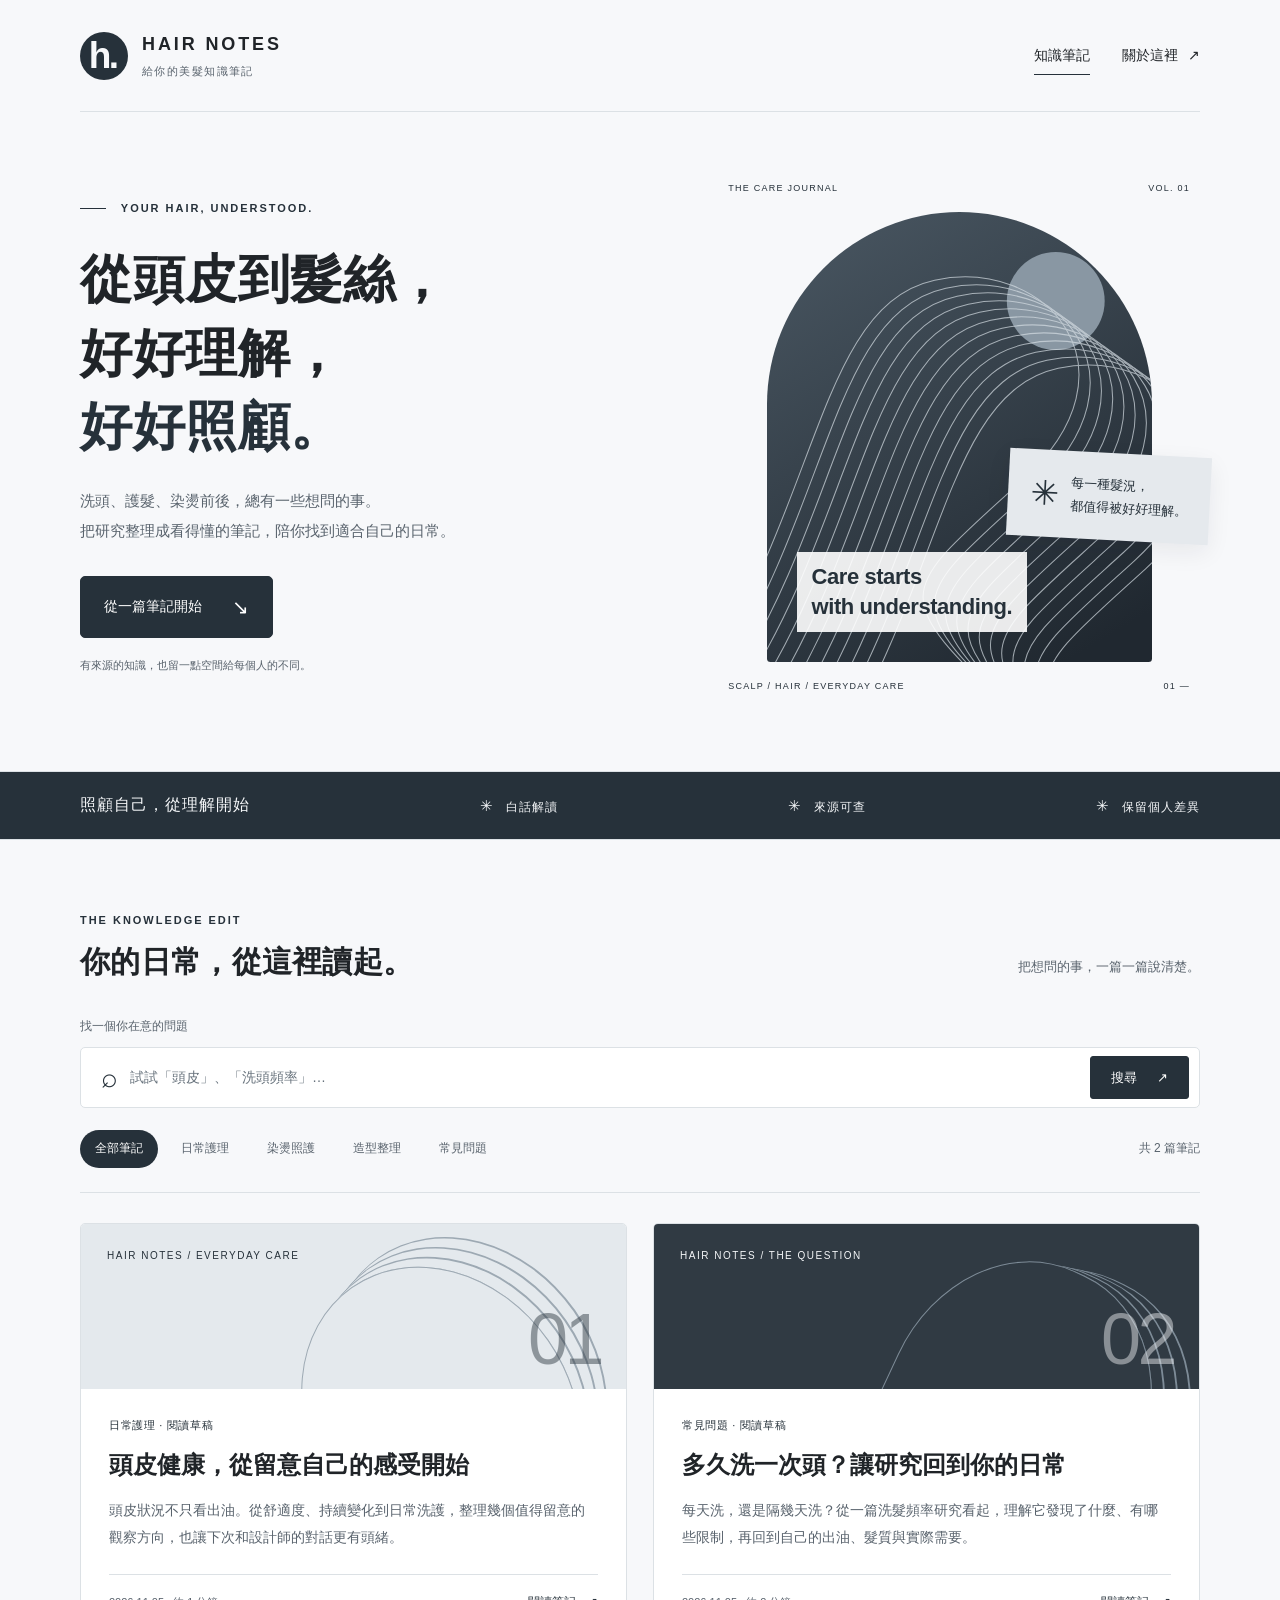
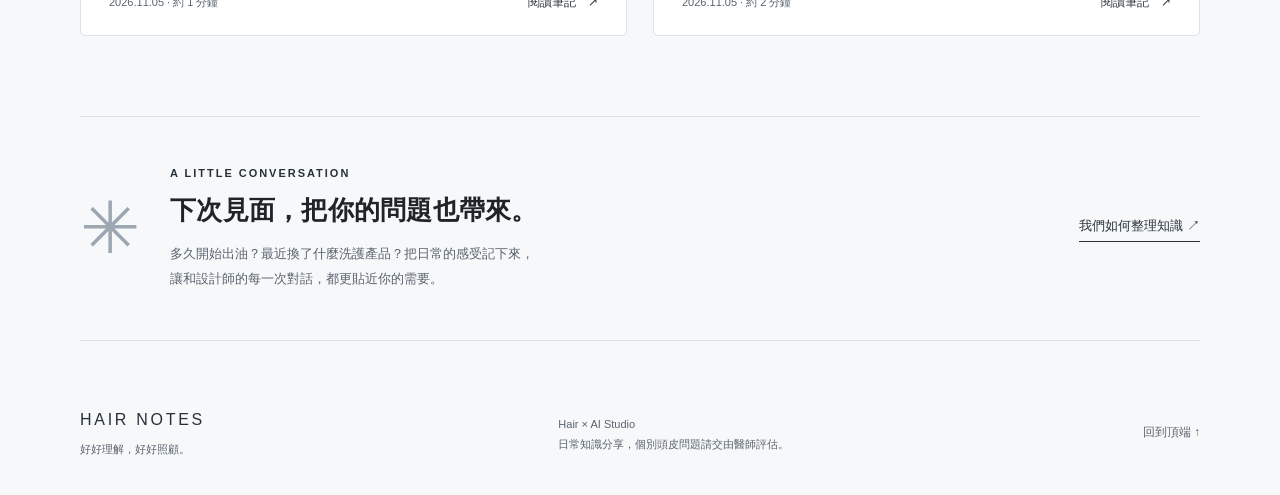
==== docs/index.html @ e0167ff8 "Publish Hair Notes website, wiki and agent rules" ====
<!doctype html>
<html lang="zh-Hant">
<head>
  <meta charset="utf-8">
  <meta name="viewport" content="width=device-width, initial-scale=1">
  <meta name="description" content="從頭皮到髮絲，把美髮知識說清楚。有來源的日常洗護筆記，陪你找到適合自己的照顧方式。">
  <meta name="theme-color" content="#26313A">
  <title>Hair Notes｜好好理解，好好照顧</title>
  <link rel="icon" href="assets/images/mark.svg" type="image/svg+xml">
  <link rel="stylesheet" href="assets/css/styles.css">
  <script src="assets/js/app.js" defer></script>
</head>
<body data-page="home">
  <a class="skip-link" href="#main">跳到主要內容</a>
  <header class="site-header container">
    <a class="brand" href="index.html" aria-label="Hair Notes 首頁"><span class="brand-mark" aria-hidden="true">h.</span><span>HAIR NOTES<small>給你的美髮知識筆記</small></span></a>
    <nav aria-label="主要導覽"><a href="index.html" aria-current="page">知識筆記</a><a href="about.html">關於這裡 <span aria-hidden="true">↗</span></a></nav>
  </header>
  <main id="main">
    <section class="hero container" aria-labelledby="hero-title">
      <div class="hero-copy">
        <p class="eyebrow"><span class="tiny-line" aria-hidden="true"></span> YOUR HAIR, UNDERSTOOD.</p>
        <h1 id="hero-title">從頭皮到髮絲，<br>好好理解，<br><em>好好照顧。</em></h1>
        <p class="hero-description">洗頭、護髮、染燙前後，總有一些想問的事。<br class="desktop-break">把研究整理成看得懂的筆記，陪你找到適合自己的日常。</p>
        <a class="button button-primary" href="#notes">從一篇筆記開始 <span aria-hidden="true">↘</span></a>
        <p class="hero-footnote">有來源的知識，也留一點空間給每個人的不同。</p>
      </div>
      <div class="hero-art" aria-hidden="true">
        <div class="art-topline"><span>THE CARE JOURNAL</span><span>VOL. 01</span></div>
        <div class="arch"><img src="assets/images/hair-lines.svg" alt="" width="480" height="570"><span class="art-caption">Care starts<br>with understanding.</span></div>
        <div class="art-note"><span class="note-spark">✳</span><div>每一種髮況，<br>都值得被好好理解。</div></div>
        <div class="art-bottomline"><span>SCALP / HAIR / EVERYDAY CARE</span><span>01 —</span></div>
      </div>
    </section>
    <div class="principle-band"><div class="container principle-inner"><span>照顧自己，從理解開始</span><span><i aria-hidden="true">✳</i> 白話解讀</span><span><i aria-hidden="true">✳</i> 來源可查</span><span><i aria-hidden="true">✳</i> 保留個人差異</span></div></div>
    <section class="notes-section container" id="notes" aria-labelledby="notes-title">
      <div class="section-heading"><div><p class="eyebrow">THE KNOWLEDGE EDIT</p><h2 id="notes-title">你的日常，從這裡讀起。</h2></div><p>把想問的事，一篇一篇說清楚。</p></div>
      <form class="search-form" role="search" id="search-form">
        <label for="search">找一個你在意的問題</label>
        <div class="search-field"><span aria-hidden="true">⌕</span><input type="search" id="search" name="q" placeholder="試試「頭皮」、「洗頭頻率」…" autocomplete="off"><button type="submit" class="search-submit">搜尋 <span aria-hidden="true">↗</span></button></div>
      </form>
      <div class="filter-row"><div class="filters" role="group" aria-label="文章分類">
        <button type="button" data-category="all" aria-pressed="true">全部筆記</button>
        <button type="button" data-category="hair-care" aria-pressed="false">日常護理</button>
        <button type="button" data-category="color-perm" aria-pressed="false">染燙照護</button>
        <button type="button" data-category="styling" aria-pressed="false">造型整理</button>
        <button type="button" data-category="faq" aria-pressed="false">常見問題</button>
      </div><p id="result-count" role="status" aria-live="polite">正在整理筆記…</p></div>
      <div id="article-grid" class="article-grid" aria-busy="true"></div>
      <div id="list-state" class="empty-state" hidden><h3 id="state-title"></h3><p id="state-message"></p><button type="button" class="button button-secondary" id="reset-filters">查看全部筆記 <span aria-hidden="true">↗</span></button><button type="button" class="button button-secondary" id="retry-load" hidden>重新載入</button></div>
      <noscript><p class="notice">請開啟 JavaScript 以載入文章、搜尋及分類。你仍可閱讀<a href="about.html">關於這裡</a>。</p></noscript>
    </section>
    <section class="conversation container" aria-labelledby="conversation-title"><span class="conversation-number" aria-hidden="true">✳</span><div><p class="eyebrow">A LITTLE CONVERSATION</p><h2 id="conversation-title">下次見面，把你的問題也帶來。</h2><p>多久開始出油？最近換了什麼洗護產品？把日常的感受記下來，<br class="desktop-break">讓和設計師的每一次對話，都更貼近你的需要。</p></div><a class="text-link" href="about.html">我們如何整理知識 <span aria-hidden="true">↗</span></a></section>
  </main>
  <footer class="site-footer container"><div><a class="footer-brand" href="index.html">HAIR NOTES</a><p>好好理解，好好照顧。</p></div><p>Hair × AI Studio<br>日常知識分享，個別頭皮問題請交由醫師評估。</p><a href="#main">回到頂端 ↑</a></footer>
</body>
</html>
---- docs/assets/css/styles.css ----
@charset "UTF-8";
:root{--bg:#F7F8FA;--ink:#202428;--accent:#26313A;--card:#FFFFFF;--line:#DCE1E5;--muted:#59636D;--surface-soft:#EDF0F3;--sans:-apple-system,BlinkMacSystemFont,"Segoe UI","PingFang TC","Microsoft JhengHei","Noto Sans TC",sans-serif;--radius:5px}
*{box-sizing:border-box}html{scroll-behavior:smooth;scroll-padding-top:24px}body{margin:0;background:var(--bg);color:var(--ink);font:16px/1.8 var(--sans);-webkit-font-smoothing:antialiased}a{color:inherit;text-underline-offset:5px}button,input{font:inherit}button,a,input{-webkit-tap-highlight-color:transparent}button{cursor:pointer}button:disabled{cursor:wait}a:focus-visible,button:focus-visible,input:focus-visible{outline:3px solid #315F91;outline-offset:5px}button,input{color:inherit}button{border-radius:0}img{max-width:100%;display:block}h1,h2,h3,p{margin:0}h1,h2,h3{line-height:1.5}h1,h2{font-family:var(--sans);font-weight:700}em{color:var(--accent);font-style:normal}h1{letter-spacing:.01em}h2{letter-spacing:.01em;font-size:30px}h3{font-size:23px}.container{width:min(1120px,calc(100% - 80px));margin-inline:auto}.skip-link{position:fixed;top:-100px;left:20px;z-index:30;background:var(--accent);color:#fff;padding:12px 20px}.skip-link:focus{top:10px}[hidden]{display:none!important}.site-header{min-height:112px;border-bottom:1px solid var(--line);display:flex;align-items:center;justify-content:space-between;gap:24px}.brand{display:flex;align-items:center;gap:14px;text-decoration:none;font-size:18px;letter-spacing:.16em;line-height:1.3;font-weight:600}.brand small{display:block;font-size:11px;letter-spacing:.13em;font-weight:400;margin-top:7px;color:var(--muted)}.brand-mark{width:48px;height:48px;background:var(--accent);color:var(--bg);display:grid;place-items:center;font:700 37px/1 var(--sans);letter-spacing:-.07em;padding-right:3px;border-radius:50%}.site-header nav{display:flex;gap:32px;font-size:14px}.site-header nav a{text-decoration:none;padding-block:8px;position:relative}.site-header nav a[aria-current="page"]::after{content:"";position:absolute;bottom:1px;left:0;right:0;height:1px;background:var(--accent)}.site-header nav a:hover{color:var(--accent)}.site-header nav span{margin-left:6px}.hero{display:grid;grid-template-columns:1.2fr 1fr;gap:60px;align-items:center;padding-block:70px 78px}.eyebrow{font:11px/1.6 var(--sans);letter-spacing:.18em;font-weight:600;color:var(--accent);text-transform:uppercase}.tiny-line{display:inline-block;background:var(--accent);width:26px;height:1px;vertical-align:middle;margin-right:10px}.hero h1{font-size:clamp(38px,4.1vw,55px);line-height:1.4;margin:25px 0 23px;letter-spacing:.01em}.hero-description{font-size:15px;line-height:2;color:var(--muted)}.button{display:inline-flex;align-items:center;justify-content:center;gap:30px;padding:14px 23px;text-decoration:none;font-size:14px;line-height:1.6;border:1px solid var(--accent);border-radius:var(--radius);transition:background .15s,color .15s}.button-primary{background:var(--accent);color:#fff}.button-primary:hover{background:#121A21}.button-secondary{color:var(--accent);background:transparent}.button-secondary:hover{background:var(--surface-soft)}.hero .button{margin-top:30px}.button span{font-size:20px}.hero-footnote{font-size:11px;color:var(--muted);margin-top:18px}.hero-art{padding:0 10px;position:relative}.art-topline,.art-bottomline{font-size:9px;line-height:1.5;letter-spacing:.14em;display:flex;justify-content:space-between;color:var(--accent)}.art-topline{margin-bottom:16px}.art-bottomline{margin-top:18px}.arch{position:relative;max-width:385px;margin:auto;border-radius:220px 220px 4px 4px;overflow:hidden;isolation:isolate}.arch img{width:100%;height:450px;object-fit:cover}.art-caption{position:absolute;bottom:30px;left:30px;font:600 22px/1.35 var(--sans);letter-spacing:-.02em;color:var(--accent);padding:10px 15px;background:rgb(255 255 255 / .9)}.art-note{position:absolute;right:-10px;top:53%;display:flex;align-items:center;gap:13px;background:#E5E9ED;color:var(--accent);padding:20px 22px;box-shadow:0 8px 25px #17212B12;transform:rotate(3deg);font-size:13px;line-height:1.8}.note-spark{font-size:34px;line-height:1}.principle-band{background:var(--accent);border-top:1px solid var(--line);border-bottom:1px solid var(--line)}.principle-inner{display:flex;align-items:center;justify-content:space-between;gap:22px;padding-block:19px;font-size:12px;color:#F5F7F9;letter-spacing:.08em}.principle-inner>span:first-child{font-family:var(--sans);font-size:16px}.principle-inner i{font-style:normal;font-size:15px;margin-right:8px}.notes-section{padding-block:72px 80px;scroll-margin-top:24px}.section-heading{display:flex;align-items:end;justify-content:space-between;gap:24px;margin-bottom:32px}.section-heading h2{margin-top:10px}.section-heading>p{font-size:13px;color:var(--muted);padding-bottom:6px}.search-form{margin-bottom:22px}.search-form label{display:block;font-size:12px;color:var(--muted);margin-bottom:9px}.search-field{display:flex;align-items:center;background:var(--card);border:1px solid var(--line);border-radius:var(--radius);padding:7px 10px 7px 20px;gap:12px}.search-field>span{font-size:28px;color:var(--accent);line-height:1}.search-field input{flex:1;width:0;min-width:0;border:0;background:transparent;padding:10px 0;font-size:14px}.search-field input::placeholder{color:#66717B}.search-submit{background:var(--accent);border:1px solid var(--accent);border-radius:3px;color:#fff;padding:9px 20px;font-size:13px;white-space:nowrap}.search-submit span{padding-left:16px}.search-submit:hover{background:#121A21}.filter-row{display:flex;justify-content:space-between;align-items:center;gap:15px;padding-bottom:24px;margin-bottom:30px;border-bottom:1px solid var(--line)}.filters{display:flex;flex-wrap:wrap;gap:8px}.filters button{border:1px solid transparent;background:transparent;padding:7px 14px;font-size:12px;border-radius:30px;color:var(--muted);white-space:nowrap}.filters button[aria-pressed="true"]{background:var(--accent);color:white}.filters button:hover{border-color:var(--accent)}#result-count{white-space:nowrap;font-size:12px;color:var(--muted)}.article-grid{display:grid;grid-template-columns:repeat(2,minmax(0,1fr));gap:26px}.article-card{display:flex;flex-direction:column;min-width:0;text-decoration:none;border:1px solid var(--line);background:var(--card);border-radius:var(--radius);overflow:hidden;transition:transform .2s,box-shadow .2s}.article-card:hover{transform:translateY(-4px);box-shadow:0 10px 22px #17212B12}.card-art{height:165px;background:#E4E9ED;position:relative;overflow:hidden;display:flex;justify-content:space-between;align-items:start;padding:23px 26px;color:var(--accent)}.card-art::before{content:"";position:absolute;width:260px;height:310px;right:10%;top:35px;border:1px solid #9DA9B3;border-radius:50%;box-shadow:12px -3px 0 -1px #E4E9ED,13px -3px 0 0 #9DA9B3,25px -6px 0 -1px #E4E9ED,26px -6px 0 0 #9DA9B3,38px -9px 0 -1px #E4E9ED,39px -9px 0 0 #9DA9B3;transform:rotate(-35deg)}.card-art.alt{background:#303A43;color:#F5F7F9}.card-art.alt::before{border-radius:48% 48% 10% 10%;transform:rotate(25deg);border-color:#7D8B97;box-shadow:12px -3px 0 -1px #303A43,13px -3px 0 0 #7D8B97,25px -6px 0 -1px #303A43,26px -6px 0 0 #7D8B97,38px -9px 0 -1px #303A43,39px -9px 0 0 #7D8B97}.card-kicker{z-index:1;font-size:10px;letter-spacing:.15em}.card-number{position:absolute;right:25px;bottom:6px;font:300 72px/1.2 var(--sans);letter-spacing:-.05em;opacity:.45}.card-body{padding:27px 28px 21px;display:flex;flex-direction:column;flex:1}.card-label{font-size:11px;color:var(--accent);letter-spacing:.06em;margin-bottom:10px}.card-body h3{font-family:var(--sans);font-weight:600;margin-bottom:13px;font-size:24px;line-height:1.6}.card-summary{font-size:14px;line-height:1.9;color:var(--muted);margin-bottom:24px}.card-bottom{display:flex;justify-content:space-between;align-items:center;gap:10px;border-top:1px solid var(--line);padding-top:17px;margin-top:auto;font-size:11px;color:var(--muted)}.card-bottom strong{font-size:12px;font-weight:500;color:var(--accent);white-space:nowrap}.card-bottom strong span{margin-left:12px}.conversation{border-top:1px solid var(--line);border-bottom:1px solid var(--line);padding-block:48px;display:flex;align-items:center;gap:30px;margin-bottom:65px}.conversation-number{font-size:72px;line-height:1;color:#9CA7B1}.conversation h2{font-size:26px;margin-block:9px 12px}.conversation p:not(.eyebrow){font-size:13px;color:var(--muted);line-height:1.9}.conversation .text-link{margin-left:auto;white-space:nowrap}.text-link{color:var(--accent);font-size:13px;text-decoration:none;border-bottom:1px solid var(--accent);padding-bottom:4px}.site-footer{display:flex;justify-content:space-between;align-items:center;gap:30px;padding-block:0 36px;font-size:11px;color:var(--muted)}.footer-brand{text-decoration:none;letter-spacing:.17em;color:var(--accent);font-size:16px}.site-footer p{margin-top:5px}.site-footer>a{font-size:12px;text-decoration:none}.empty-state{text-align:center;border:1px dashed #A9B3BC;padding:55px 25px;background:#F0F3F6;border-radius:var(--radius)}.empty-state h1,.empty-state h3{font-family:var(--sans);font-size:26px;font-weight:500;color:var(--accent)}.empty-state p{margin:14px auto 24px;font-size:14px;max-width:520px;color:var(--muted)}.empty-state .button{margin:5px}.notice{padding:20px;border:1px solid var(--line);margin-top:25px}.reading-main{padding-top:35px}.back-link{font-size:12px;text-decoration:none;color:var(--accent)}.back-link:hover{text-decoration:underline}.reading-main>.empty-state{margin-block:50px 100px}.article-header{max-width:850px;margin:52px auto 50px}.article-header h1{font-size:clamp(30px,3.4vw,43px);line-height:1.45;margin-block:15px 20px}.article-meta{display:flex;gap:15px;flex-wrap:wrap;font-size:12px;color:var(--muted);align-items:center}.status-badge{padding:3px 10px;background:var(--surface-soft);border-radius:20px;color:var(--accent);font-size:11px}.article-deck{font-size:17px;line-height:2;color:var(--muted);margin-top:25px}.tags{display:flex;gap:15px;flex-wrap:wrap;margin-top:18px;font-size:11px;color:var(--muted)}.reading-layout{border-top:1px solid var(--line);padding-top:42px;display:grid;grid-template-columns:190px minmax(0,760px);justify-content:space-between;gap:45px}.toc{position:sticky;top:25px;align-self:start}.toc nav{display:grid;gap:12px;margin-top:18px}.toc a{font-size:12px;text-decoration:none;color:var(--muted);padding-left:13px;border-left:1px solid var(--line);line-height:1.8}.toc a:hover{color:var(--accent);border-color:var(--accent)}.reading-body{min-width:0}.reading-body section{margin-bottom:38px;scroll-margin-top:25px}.reading-body h2{font-size:26px;margin-bottom:18px}.reading-body p{line-height:2.05;margin-top:17px;overflow-wrap:anywhere}.citation{font-size:11px;vertical-align:super;color:var(--accent);padding:2px 3px;text-decoration:none;white-space:nowrap}.citation:hover{text-decoration:underline}.sources-section{border-top:1px solid var(--line);padding-top:35px}.sources-section .eyebrow{margin-bottom:12px}.sources-section ol{padding-left:22px;font-size:13px;color:var(--muted)}.sources-section li{padding-left:6px;margin-bottom:20px;scroll-margin-top:25px;overflow-wrap:anywhere}.sources-section li:target{background:var(--surface-soft);outline:8px solid var(--surface-soft)}.sources-section li a{color:var(--accent);display:block;line-height:1.8}.source-date{display:block;font-size:11px;margin-top:5px}.limitations{background:var(--surface-soft);border-left:2px solid #7E8D9A;padding:27px 30px}.limitations h2{font-size:21px}.limitations ul{padding-left:20px;font-size:14px;color:#465360}.limitations li{margin-top:10px}.reading-end{font:500 17px/1.9 var(--sans);color:var(--accent);padding-block:10px 25px}.related-section{border-top:1px solid var(--line);padding-top:40px;margin-top:50px;margin-bottom:80px}.related-section .article-grid{max-width:700px}.related-section .card-art{height:110px}.related-section .card-body h3{font-size:21px}.about-main{padding-bottom:70px}.about-hero{padding-block:75px 65px;border-bottom:1px solid var(--line)}.about-hero h1{font-size:clamp(32px,4vw,48px);line-height:1.5;margin-top:20px}.about-grid{display:grid;grid-template-columns:220px minmax(0,760px);gap:55px;justify-content:space-between;margin-top:55px}.about-margin>span{display:block;font:700 130px/1 var(--sans);letter-spacing:-.07em;color:#A1ADB7}.about-margin p{font-size:11px;letter-spacing:.13em;line-height:2;color:var(--accent);margin-top:30px}.about-body section{margin-bottom:48px}.about-body h2{font-size:26px;margin-block:12px 20px}.about-body p:not(.eyebrow){color:var(--muted);margin-top:15px;line-height:2}.about-body .limitations h2{font-size:21px;margin-top:0}.about-body .limitations p{font-size:14px}.about-main+.site-footer{border-top:1px solid var(--line);padding-top:30px}
@media(min-width:1450px){.hero{padding-block:85px 95px}.hero h1{font-size:57px}.arch img{height:470px}}
@media(max-width:950px){.container{width:calc(100% - 48px)}.hero{gap:30px}.hero h1{font-size:40px}.art-note{right:-5px;font-size:11px;padding:17px}.arch img{height:415px}.principle-inner{gap:12px;font-size:11px}.principle-inner>span:first-child{font-size:14px}.conversation{flex-wrap:wrap}.conversation .text-link{margin-left:102px}.reading-layout{grid-template-columns:150px minmax(0,1fr);gap:30px}.about-grid{grid-template-columns:130px minmax(0,1fr);gap:35px}}
@media(max-width:700px){.container{width:calc(100% - 40px)}.site-header{min-height:92px;gap:15px}.brand{font-size:14px;gap:10px;letter-spacing:.1em}.brand-mark{width:39px;height:39px;font-size:32px}.brand small{font-size:9px;letter-spacing:.02em}.site-header nav{gap:17px;font-size:12px}.site-header nav span{display:none}.hero{grid-template-columns:1fr;padding-block:42px;gap:40px}.hero h1{font-size:42px;margin-top:20px}.hero-description{font-size:14px}.hero-art{width:min(100%,400px);justify-self:center}.arch{max-width:300px}.arch img{height:355px}.art-note{right:0;top:52%;font-size:12px}.art-caption{font-size:21px;left:20px;bottom:25px}.hero-footnote{font-size:10px}.principle-inner{flex-wrap:wrap;justify-content:center;gap:10px 20px;padding-block:16px}.principle-inner>span:first-child{width:100%;text-align:center;margin-bottom:2px}.notes-section{padding-block:45px}.section-heading{display:block;margin-bottom:25px}.section-heading h2{font-size:27px}.section-heading>p{margin-top:12px}.search-field{gap:9px;padding-left:12px}.search-field input{font-size:13px}.search-submit{padding:9px 12px}.search-submit span{padding-left:4px}.filter-row{align-items:start;flex-direction:column;gap:12px;margin-bottom:24px}.filters{gap:4px}.filters button{padding:6px 10px;font-size:11px}.article-grid{grid-template-columns:1fr;gap:22px}.card-art{height:155px}.card-body{padding:24px}.card-body h3{font-size:24px}.conversation{padding-block:33px;gap:18px;margin-bottom:40px}.conversation-number{font-size:44px}.conversation>div{flex:1;min-width:0}.conversation h2{font-size:23px}.conversation .text-link{margin-left:62px}.desktop-break{display:none}.site-footer{flex-wrap:wrap;gap:22px;font-size:10px}.site-footer>div{width:100%}.site-footer>a{margin-left:auto;font-size:11px}.article-header{margin:35px auto 30px}.article-header h1{font-size:32px}.article-deck{font-size:16px}.reading-layout{grid-template-columns:1fr;padding-top:24px;gap:30px}.toc{position:static}.toc nav{display:flex;flex-wrap:wrap;gap:10px 16px;margin-top:12px}.toc a{font-size:11px}.reading-body h2{font-size:24px}.limitations{padding:23px}.limitations h2{font-size:21px}.related-section .section-heading>.text-link{display:inline-block;margin-top:15px}.related-section{margin-bottom:45px}.about-hero{padding-block:45px 40px}.about-hero h1{font-size:32px}.about-grid{grid-template-columns:1fr;gap:0;margin-top:35px}.about-margin{display:none}.about-body h2{font-size:24px}.empty-state{padding:35px 20px}.empty-state h1{font-size:25px}}
@media(max-width:370px){.container{width:calc(100% - 32px)}.brand{font-size:12px}.brand small{font-size:8px}.brand-mark{width:32px;height:32px;font-size:28px}.site-header nav{gap:10px;font-size:11px}.hero h1{font-size:36px}.search-submit{padding-inline:10px}.search-submit span{display:none}.art-note{padding:15px}.principle-inner{gap:10px 14px}.card-body{padding:21px}.card-body h3{font-size:22px}.article-header h1{font-size:29px}}
@media(prefers-reduced-motion:reduce){html{scroll-behavior:auto}*,*::before,*::after{transition:none!important}}
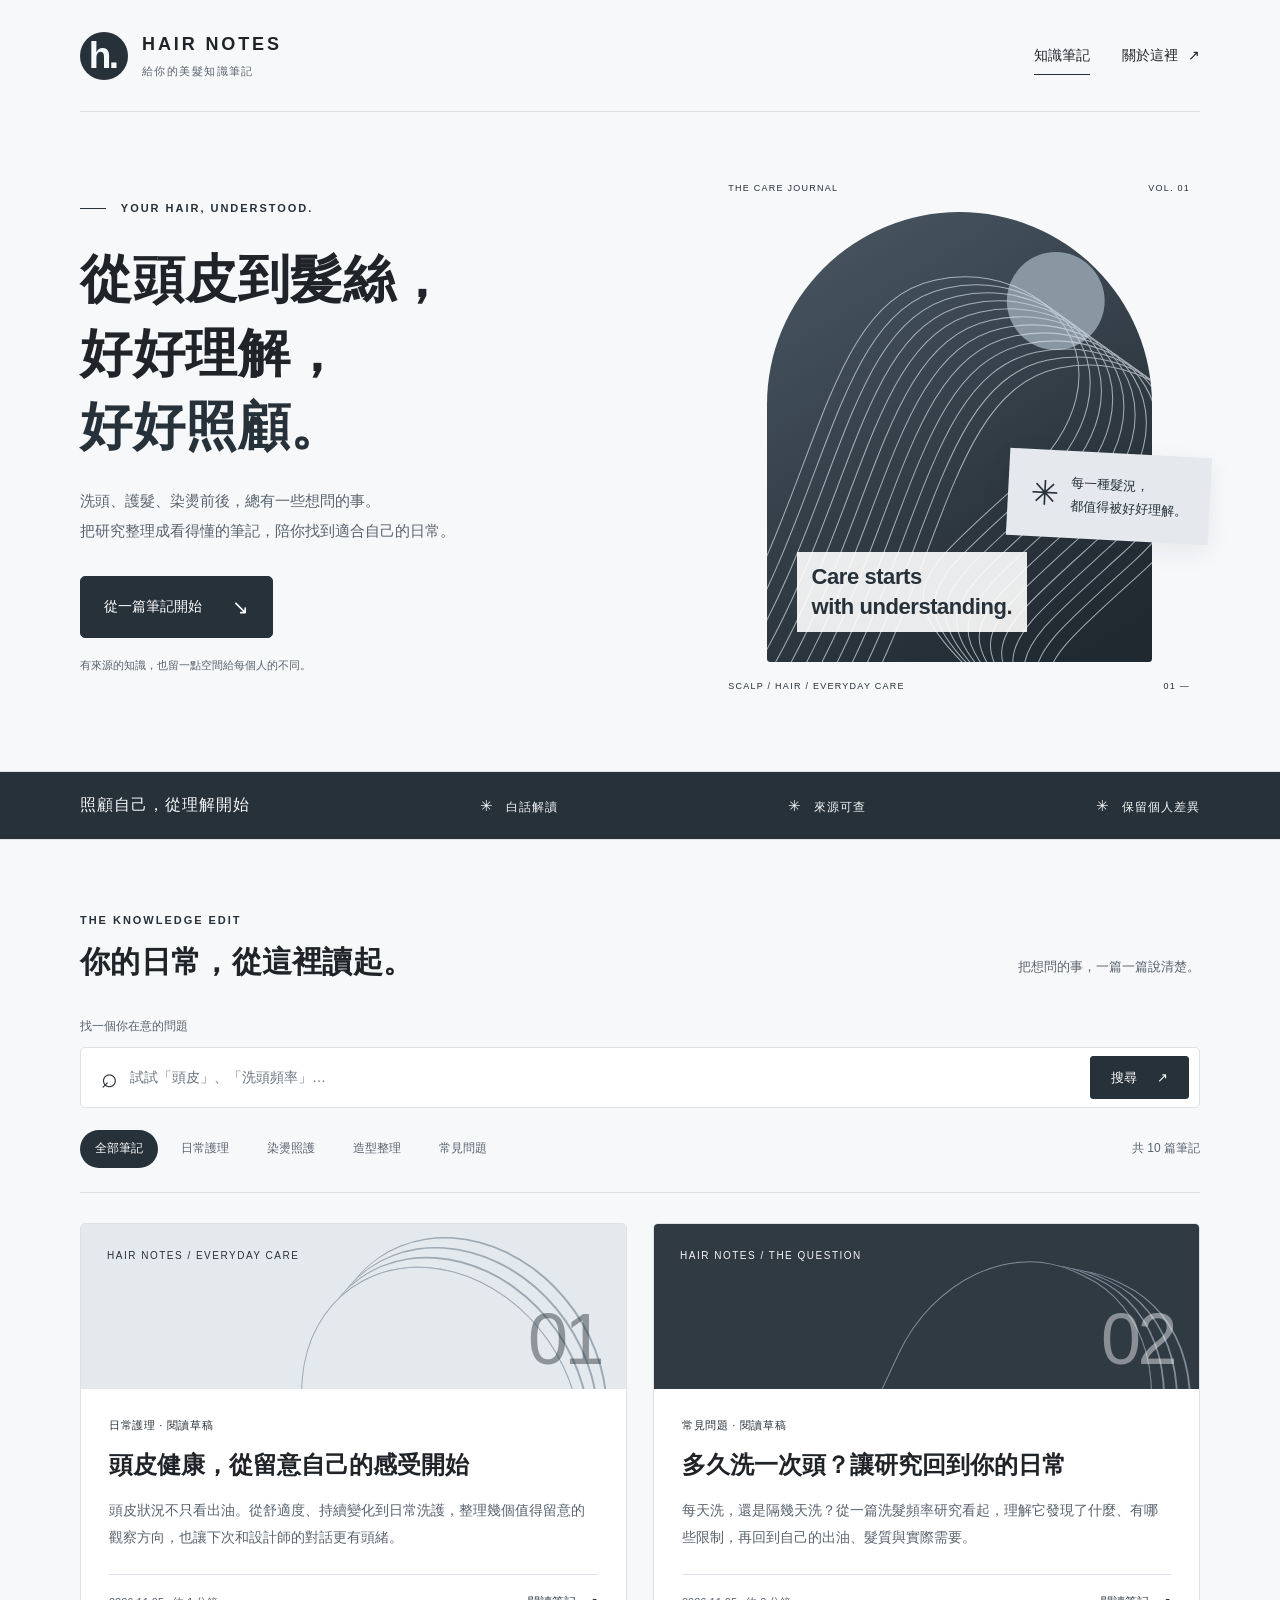
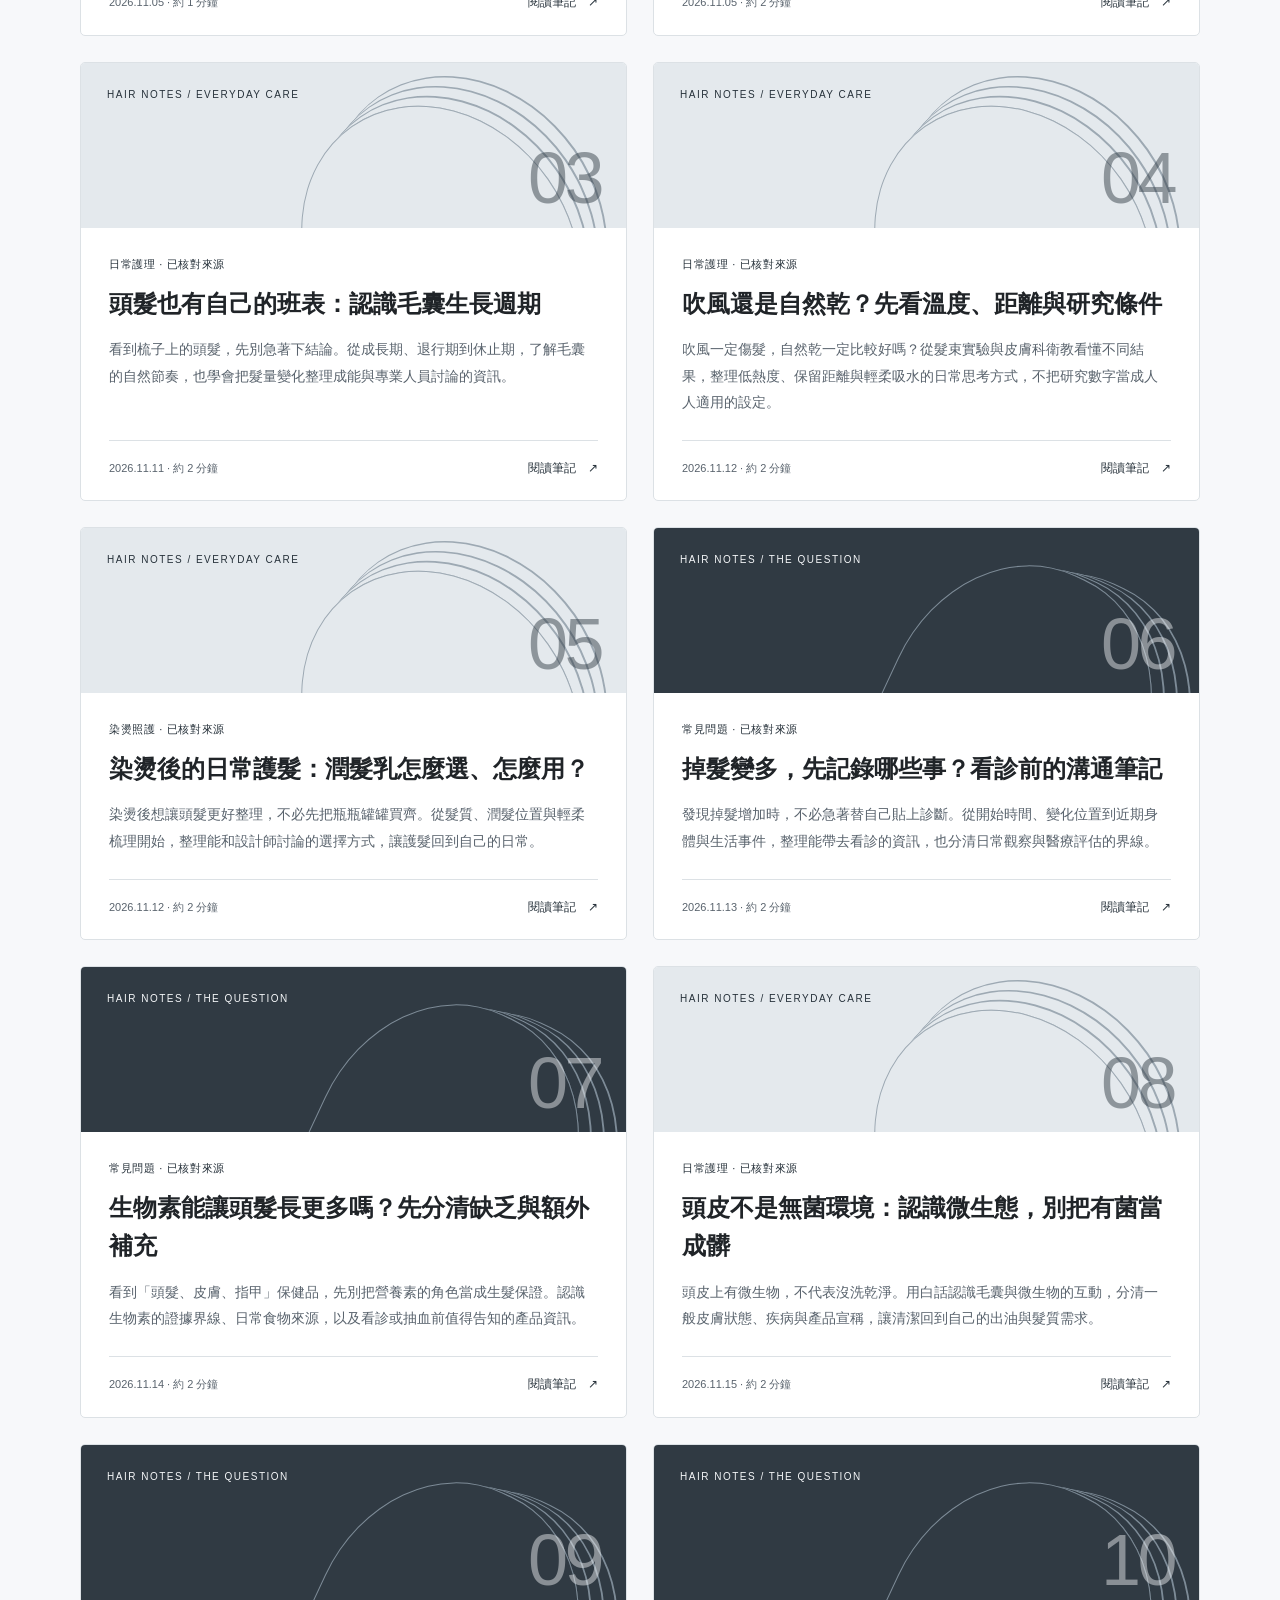
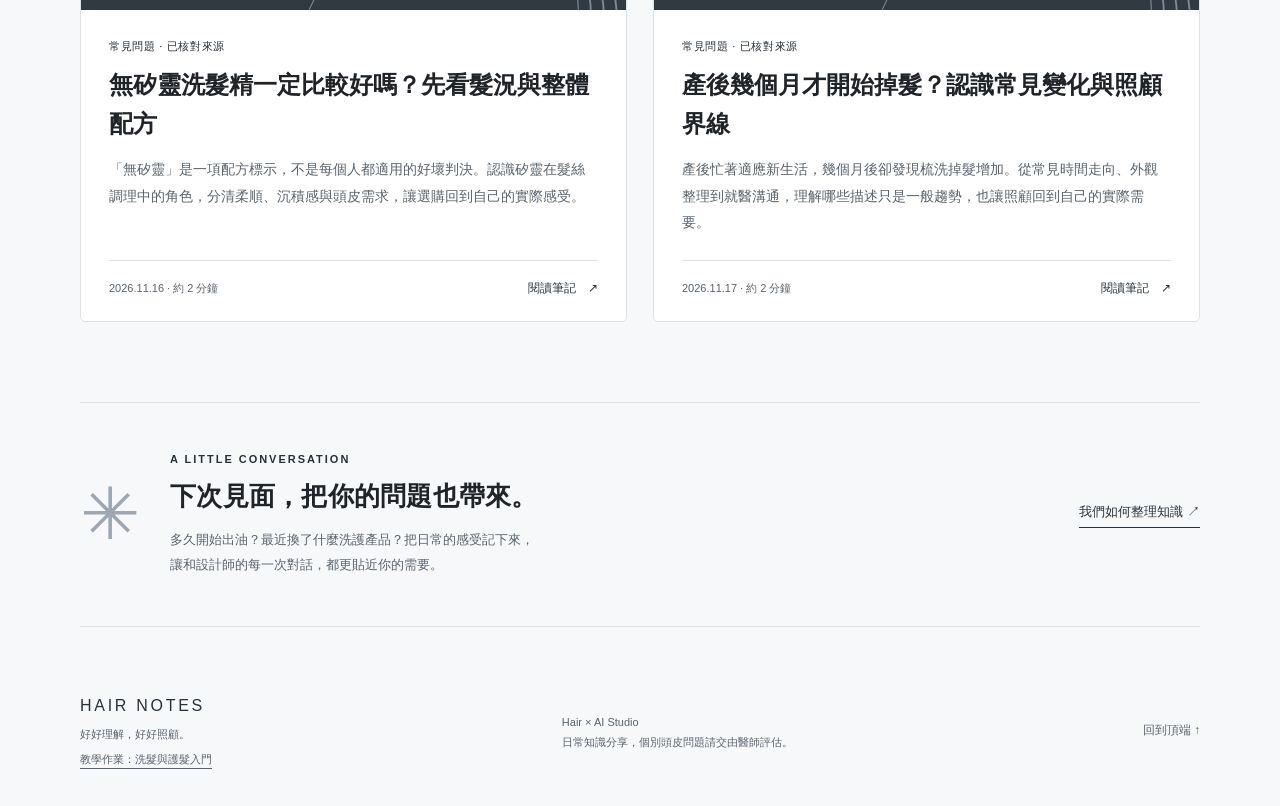
==== commit 5e4d6dd6: "Publish hair-care Wiki teaching assignment for public review" ====
--- a/docs/index.html
+++ b/docs/index.html
@@ -52,7 +52,7 @@
     </section>
     <section class="conversation container" aria-labelledby="conversation-title"><span class="conversation-number" aria-hidden="true">✳</span><div><p class="eyebrow">A LITTLE CONVERSATION</p><h2 id="conversation-title">下次見面，把你的問題也帶來。</h2><p>多久開始出油？最近換了什麼洗護產品？把日常的感受記下來，<br class="desktop-break">讓和設計師的每一次對話，都更貼近你的需要。</p></div><a class="text-link" href="about.html">我們如何整理知識 <span aria-hidden="true">↗</span></a></section>
   </main>
-  <footer class="site-footer container"><div><a class="footer-brand" href="index.html">HAIR NOTES</a><p>好好理解，好好照顧。</p></div><p>Hair × AI Studio<br>日常知識分享，個別頭皮問題請交由醫師評估。</p><a href="#main">回到頂端 ↑</a></footer>
+  <footer class="site-footer container"><div><a class="footer-brand" href="index.html">HAIR NOTES</a><p>好好理解，好好照顧。</p><p><a href="lessons/hair-care/report.html">教學作業：洗髮與護髮入門</a></p></div><p>Hair × AI Studio<br>日常知識分享，個別頭皮問題請交由醫師評估。</p><a href="#main">回到頂端 ↑</a></footer>
 </body>
 </html>
 
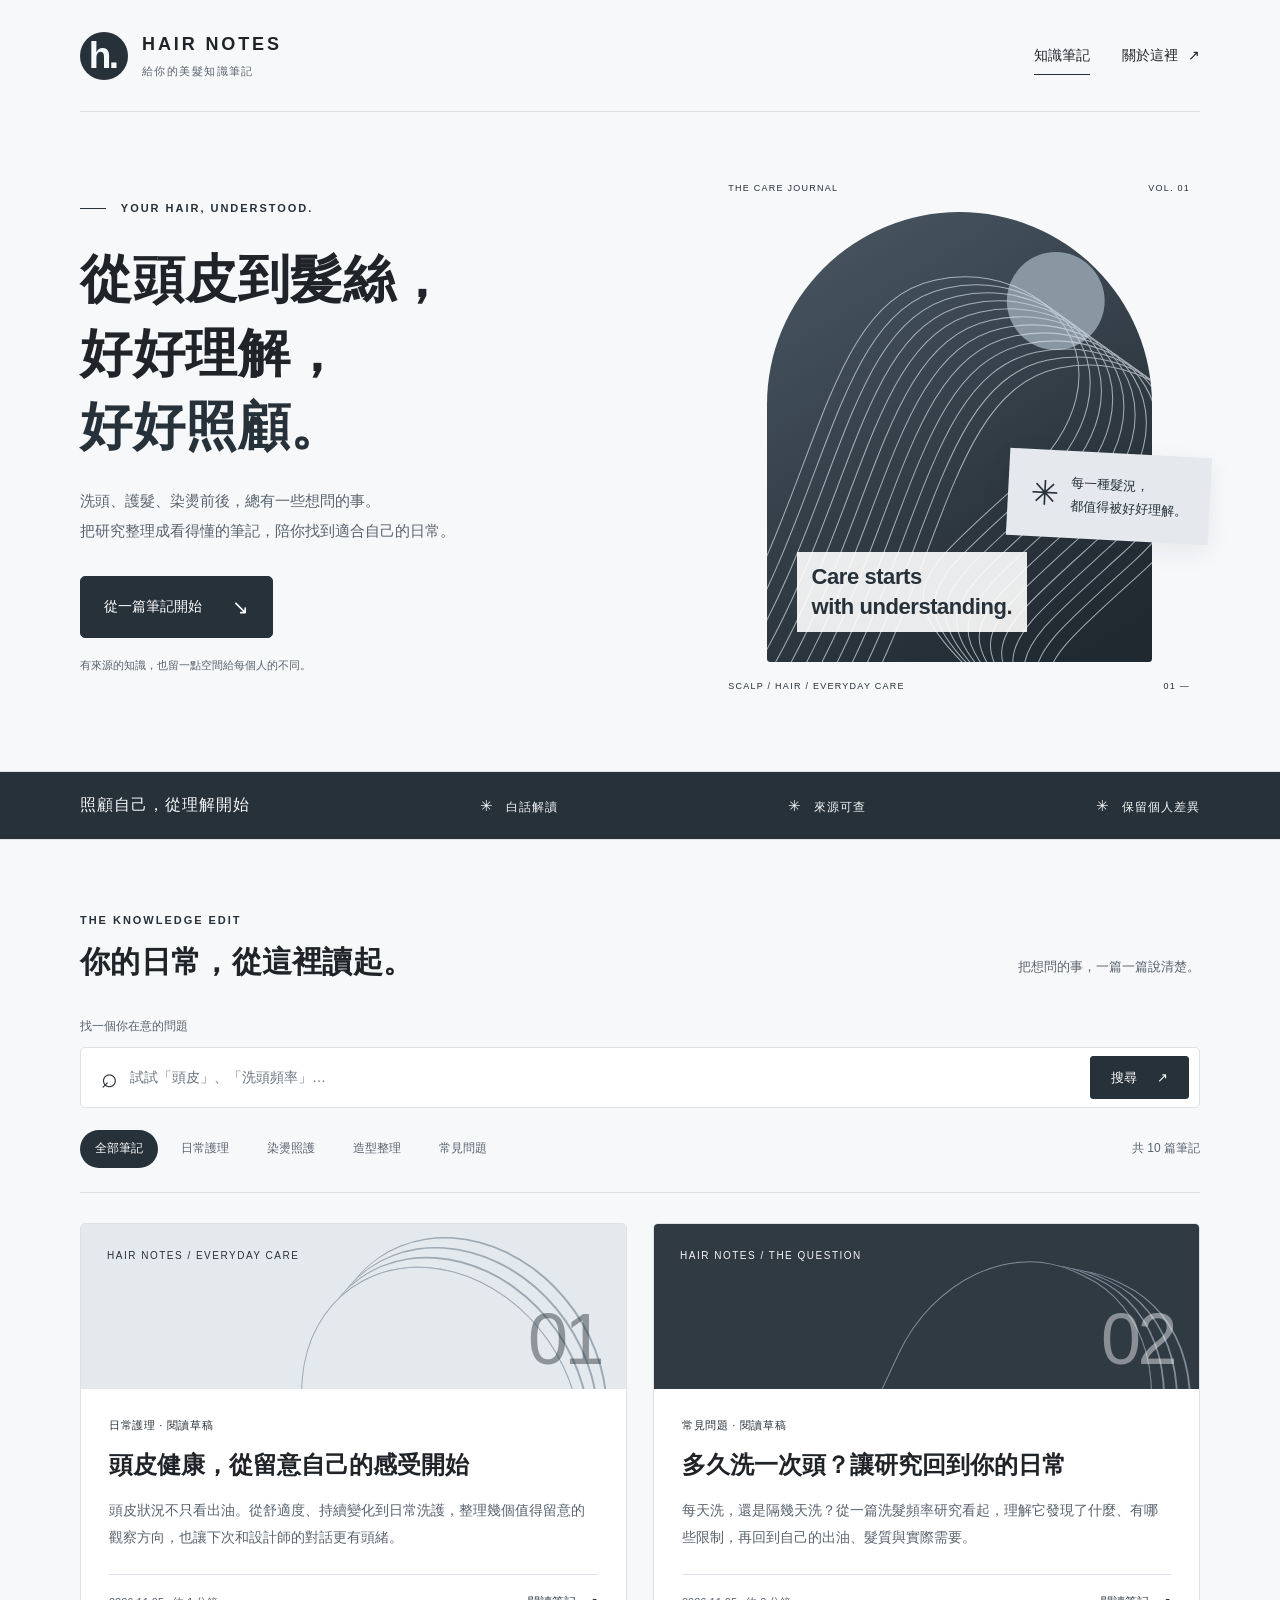
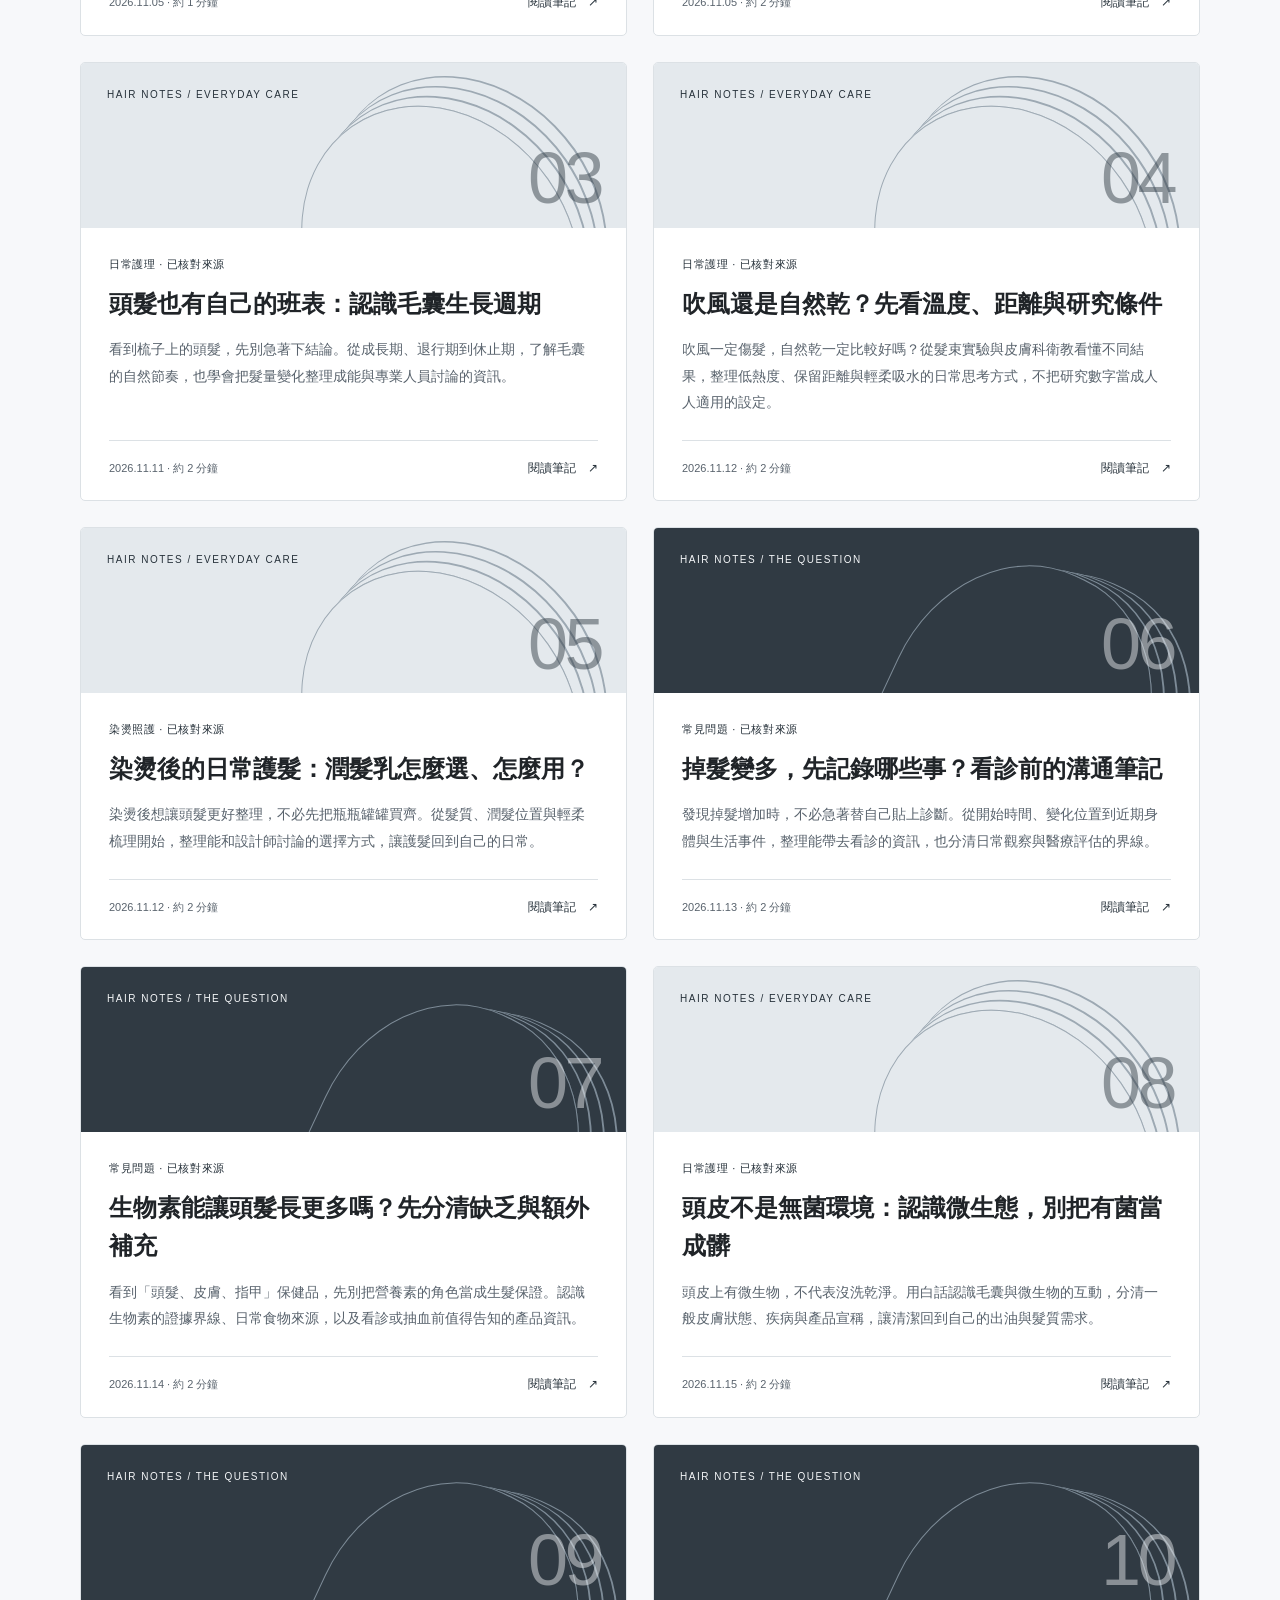
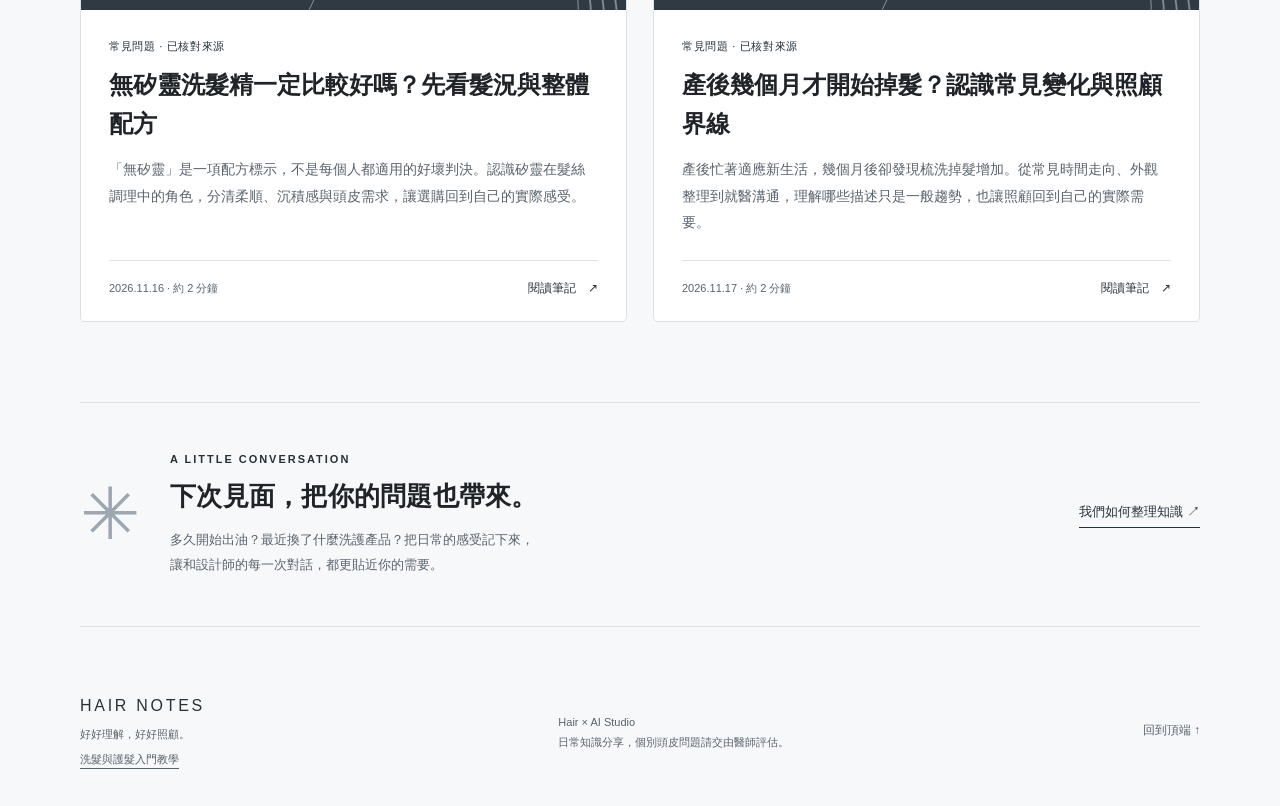
==== commit a876c125: "Keep only Wiki and teaching deck public; remove assignment narrative pages" ====
--- a/docs/index.html
+++ b/docs/index.html
@@ -52,7 +52,7 @@
     </section>
     <section class="conversation container" aria-labelledby="conversation-title"><span class="conversation-number" aria-hidden="true">✳</span><div><p class="eyebrow">A LITTLE CONVERSATION</p><h2 id="conversation-title">下次見面，把你的問題也帶來。</h2><p>多久開始出油？最近換了什麼洗護產品？把日常的感受記下來，<br class="desktop-break">讓和設計師的每一次對話，都更貼近你的需要。</p></div><a class="text-link" href="about.html">我們如何整理知識 <span aria-hidden="true">↗</span></a></section>
   </main>
-  <footer class="site-footer container"><div><a class="footer-brand" href="index.html">HAIR NOTES</a><p>好好理解，好好照顧。</p><p><a href="lessons/hair-care/report.html">教學作業：洗髮與護髮入門</a></p></div><p>Hair × AI Studio<br>日常知識分享，個別頭皮問題請交由醫師評估。</p><a href="#main">回到頂端 ↑</a></footer>
+  <footer class="site-footer container"><div><a class="footer-brand" href="index.html">HAIR NOTES</a><p>好好理解，好好照顧。</p><p><a href="lessons/hair-care/index.html">洗髮與護髮入門教學</a></p></div><p>Hair × AI Studio<br>日常知識分享，個別頭皮問題請交由醫師評估。</p><a href="#main">回到頂端 ↑</a></footer>
 </body>
 </html>
 
